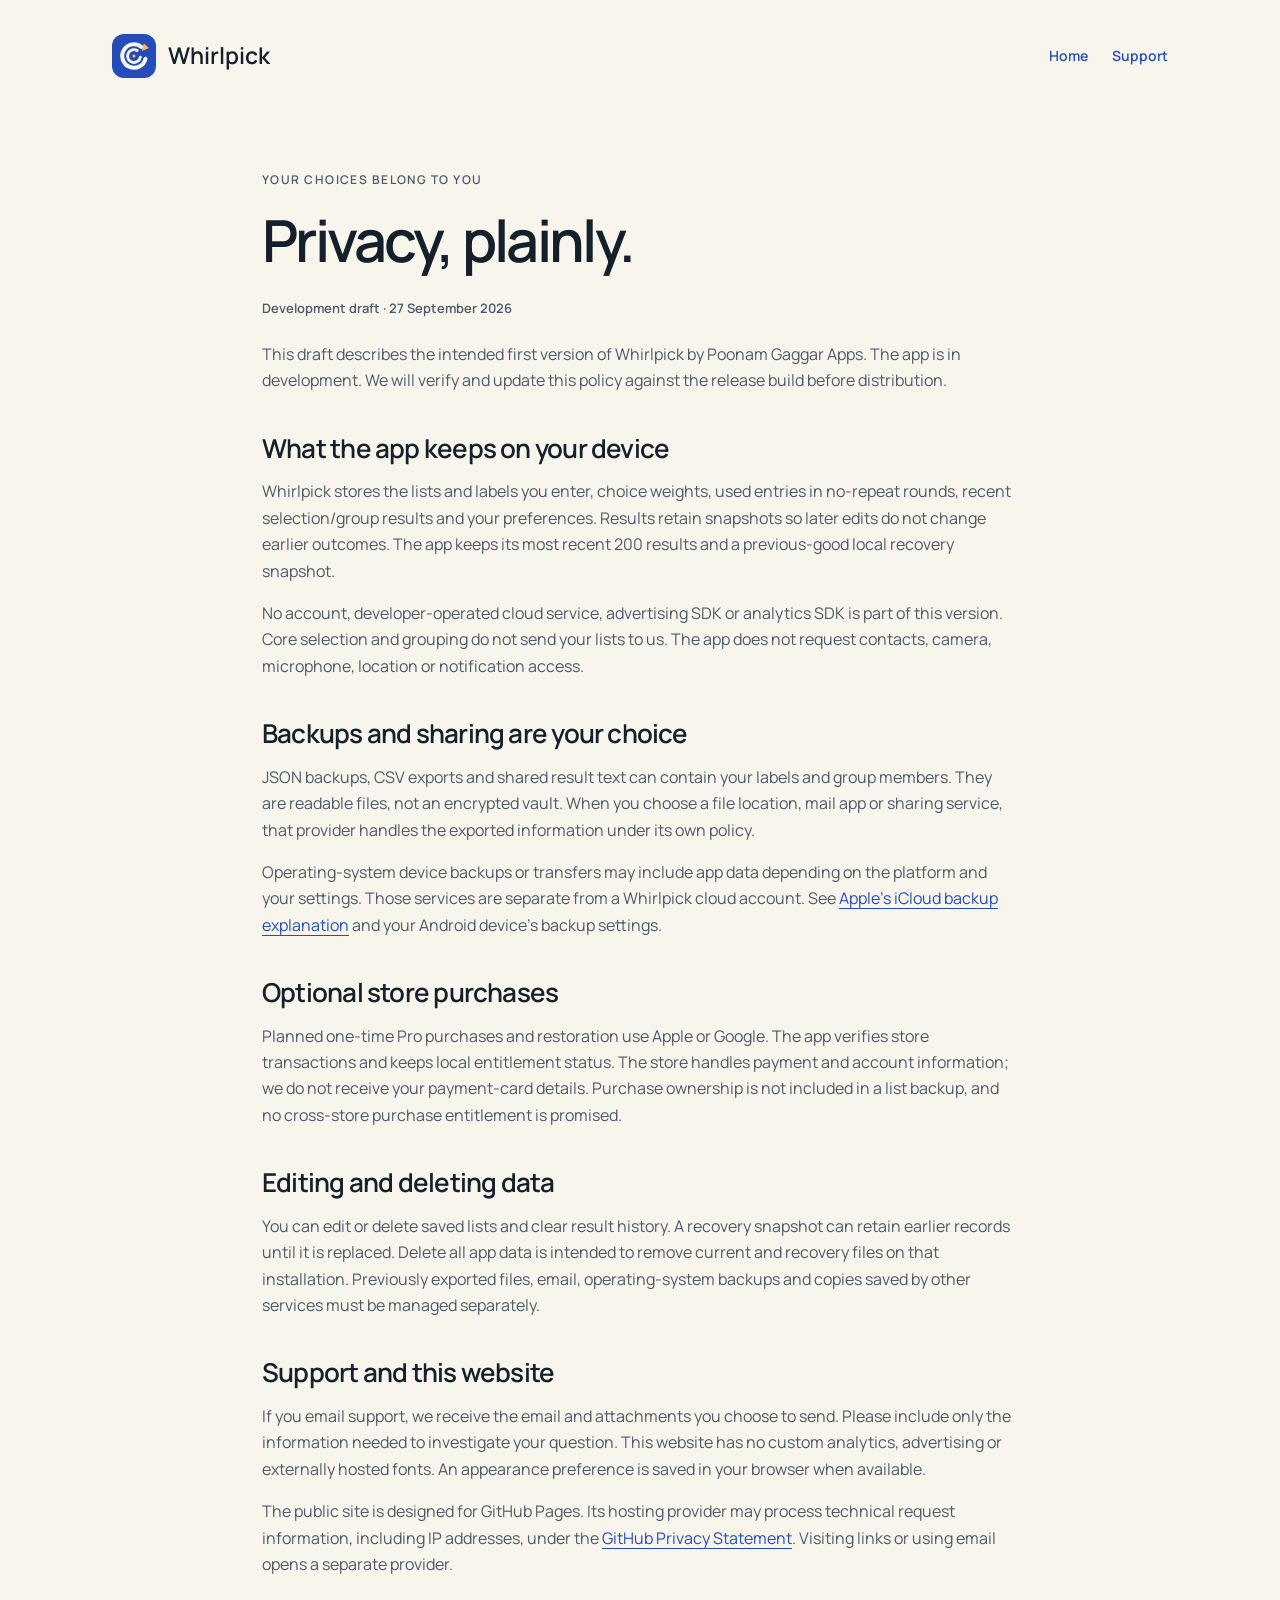
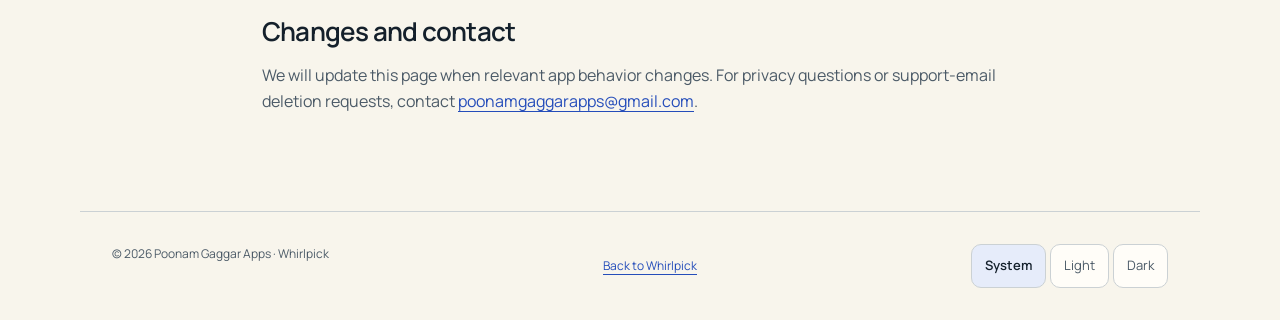
==== privacy.html @ 6486c42d "Prepare Whirlpick development site and signing metadata" ====
<!doctype html>
<html lang="en">
<head><meta charset="utf-8"><meta name="viewport" content="width=device-width,initial-scale=1">
<meta name="color-scheme" content="light dark"><title>Privacy · Whirlpick</title>
<link rel="icon" href="assets/app-icon.svg" type="image/svg+xml"><link rel="stylesheet" href="style.css"><script src="appearance.js" defer></script></head>
<body><a class="skip" href="#main">Skip to content</a>
<header class="shell"><a class="brand" href="index.html"><img src="assets/app-icon.svg" alt="" width="44" height="44">Whirlpick</a>
<nav aria-label="Main navigation"><a href="index.html">Home</a><a href="mailto:poonamgaggarapps@gmail.com">Support</a></nav></header>
<main id="main" class="shell policy"><p class="eyebrow">Your choices belong to you</p><h1>Privacy, plainly.</h1>
<p class="status">Development draft · 27 September 2026</p>
<p>This draft describes the intended first version of Whirlpick by Poonam Gaggar Apps. The app is in development. We will verify and update this policy against the release build before distribution.</p>
<h2>What the app keeps on your device</h2>
<p>Whirlpick stores the lists and labels you enter, choice weights, used entries in no-repeat rounds, recent selection/group results and your preferences. Results retain snapshots so later edits do not change earlier outcomes. The app keeps its most recent 200 results and a previous-good local recovery snapshot.</p>
<p>No account, developer-operated cloud service, advertising SDK or analytics SDK is part of this version. Core selection and grouping do not send your lists to us. The app does not request contacts, camera, microphone, location or notification access.</p>
<h2>Backups and sharing are your choice</h2>
<p>JSON backups, CSV exports and shared result text can contain your labels and group members. They are readable files, not an encrypted vault. When you choose a file location, mail app or sharing service, that provider handles the exported information under its own policy.</p>
<p>Operating-system device backups or transfers may include app data depending on the platform and your settings. Those services are separate from a Whirlpick cloud account. See <a href="https://support.apple.com/en-us/108770">Apple's iCloud backup explanation</a> and your Android device's backup settings.</p>
<h2>Optional store purchases</h2>
<p>Planned one-time Pro purchases and restoration use Apple or Google. The app verifies store transactions and keeps local entitlement status. The store handles payment and account information; we do not receive your payment-card details. Purchase ownership is not included in a list backup, and no cross-store purchase entitlement is promised.</p>
<h2>Editing and deleting data</h2>
<p>You can edit or delete saved lists and clear result history. A recovery snapshot can retain earlier records until it is replaced. Delete all app data is intended to remove current and recovery files on that installation. Previously exported files, email, operating-system backups and copies saved by other services must be managed separately.</p>
<h2>Support and this website</h2>
<p>If you email support, we receive the email and attachments you choose to send. Please include only the information needed to investigate your question. This website has no custom analytics, advertising or externally hosted fonts. An appearance preference is saved in your browser when available.</p>
<p>The public site is designed for GitHub Pages. Its hosting provider may process technical request information, including IP addresses, under the <a href="https://docs.github.com/en/site-policy/privacy-policies/github-general-privacy-statement">GitHub Privacy Statement</a>. Visiting links or using email opens a separate provider.</p>
<h2>Changes and contact</h2>
<p>We will update this page when relevant app behavior changes. For privacy questions or support-email deletion requests, contact <a href="mailto:poonamgaggarapps@gmail.com">poonamgaggarapps@gmail.com</a>.</p>
</main>
<footer class="shell"><span>© 2026 Poonam Gaggar Apps · Whirlpick</span><a href="index.html">Back to Whirlpick</a>
<div class="appearance" role="group" aria-label="Website appearance"><button data-mode="system" aria-pressed="true">System</button><button data-mode="light" aria-pressed="false">Light</button><button data-mode="dark" aria-pressed="false">Dark</button></div></footer>
</body></html>
---- style.css ----
@font-face{font-family:Manrope;src:url('assets/Manrope-Regular.ttf') format('truetype');font-weight:400;font-display:swap}
@font-face{font-family:Manrope;src:url('assets/Manrope-SemiBold.ttf') format('truetype');font-weight:600;font-display:swap}
:root{color-scheme:light dark;--bg:#f8f5ec;--ink:#14202b;--muted:#4b5a67;--accent:#254dba;--surface:#fffdf8;--line:#cbd1d4;--soft:#e6ecfa;--on:#fffdf8;font-family:Manrope,system-ui,sans-serif}
*{box-sizing:border-box}html{scroll-behavior:smooth;scroll-padding-top:24px}body{margin:0;background:var(--bg);color:var(--ink);font-size:16px;line-height:1.65}
a{color:var(--accent);text-underline-offset:4px;overflow-wrap:anywhere}a:hover{text-decoration-thickness:2px}a:focus-visible,summary:focus-visible{outline:3px solid var(--accent);outline-offset:5px;border-radius:6px}
.shell{max-width:1120px;margin:auto;padding-left:32px;padding-right:32px}.skip{position:absolute;left:16px;top:-100px;z-index:10;background:var(--surface);padding:12px}.skip:focus{top:10px}
header{display:flex;align-items:center;justify-content:space-between;gap:24px;min-height:112px}header a,footer a{display:inline-flex;align-items:center;min-height:44px}
.brand{font-weight:600;font-size:23px;gap:12px;color:var(--ink);text-decoration:none}.brand img{border-radius:12px}nav{display:flex;gap:24px}nav a{text-decoration:none;font-size:14px;font-weight:600}
.hero{display:grid;grid-template-columns:1.15fr .85fr;gap:56px;align-items:center;padding:74px 0 88px}.eyebrow{text-transform:uppercase;font-size:12px;letter-spacing:.12em;font-weight:600;color:var(--muted);margin:0 0 18px}
h1,h2,h3{font-weight:600;line-height:1.1;letter-spacing:-.045em}h1{font-size:clamp(40px,5.2vw,67px);margin:0 0 26px}h2{font-size:clamp(30px,3.6vw,43px);margin:0 0 20px}h3{font-size:22px;letter-spacing:-.025em;margin:16px 0 10px}
.intro{font-size:20px;line-height:1.6;color:var(--muted);max-width:560px}.status{font-size:13px;font-weight:600;color:var(--muted);margin:22px 0}.status span{color:var(--accent);font-size:20px;vertical-align:middle;margin-right:8px}
.button{display:inline-flex;min-height:52px;align-items:center;justify-content:space-between;gap:28px;padding:12px 22px;border-radius:16px;background:var(--accent);color:var(--on);text-decoration:none;font-weight:600}.button span{font-size:22px}
.art{padding:24px;background:var(--soft);border-radius:38px;transform:rotate(3deg)}.art img{display:block;width:100%;height:auto;border-radius:26px}.art p{font-size:13px;text-align:center;color:var(--ink);margin:22px 0 2px;font-weight:600}
.section{padding:66px 0;border-top:1px solid var(--line)}.section-intro{max-width:590px;color:var(--muted)}.features{display:grid;grid-template-columns:repeat(3,1fr);gap:38px 32px;margin-top:44px}.features p{color:var(--muted);margin:0}.number{font-weight:600;color:var(--accent);font-variant-numeric:tabular-nums}
.support{display:grid;grid-template-columns:1fr 1fr;gap:72px}.support p{color:var(--muted)}.questions details{padding:18px 0;border-bottom:1px solid var(--line)}summary{cursor:pointer;min-height:44px;font-weight:600;align-content:center}details p{font-size:15px;margin:10px 0 0}
footer{padding-top:32px;padding-bottom:32px;border-top:1px solid var(--line);display:flex;flex-wrap:wrap;justify-content:space-between;gap:24px;color:var(--muted);font-size:12px}footer div{display:flex;gap:20px;flex-wrap:wrap}
.policy{max-width:820px;padding-top:58px;padding-bottom:80px}.policy h1{font-size:clamp(38px,5vw,58px)}.policy h2{font-size:26px;margin:40px 0 15px;letter-spacing:-.03em}.policy p{color:var(--muted)}
@media(prefers-color-scheme:dark){:root{--bg:#14202b;--ink:#f7f7f1;--muted:#bac8d5;--accent:#b3c7ff;--surface:#1d2d3a;--line:#405463;--soft:#223546;--on:#122b68}.art img{box-shadow:0 0 0 1px #49618f}}
:root[data-appearance="light"]{color-scheme:light;--bg:#f8f5ec;--ink:#14202b;--muted:#4b5a67;--accent:#254dba;--surface:#fffdf8;--line:#cbd1d4;--soft:#e6ecfa;--on:#fffdf8}
:root[data-appearance="dark"]{color-scheme:dark;--bg:#14202b;--ink:#f7f7f1;--muted:#bac8d5;--accent:#b3c7ff;--surface:#1d2d3a;--line:#405463;--soft:#223546;--on:#122b68}
footer .appearance{gap:4px}.appearance button{font:inherit;font-size:13px;min-height:44px;padding:8px 13px;border:1px solid var(--line);border-radius:10px;background:var(--surface);color:var(--muted);cursor:pointer}.appearance button[aria-pressed="true"]{background:var(--soft);color:var(--ink);font-weight:600}.appearance button:focus-visible{outline:3px solid var(--accent);outline-offset:3px}
@media(max-width:760px){.shell{padding-left:24px;padding-right:24px}header{min-height:96px;flex-wrap:wrap;gap:6px;padding-top:18px;padding-bottom:18px}nav{gap:20px}.hero{grid-template-columns:1fr;gap:36px;padding:48px 0 58px}.art{max-width:340px;justify-self:center;transform:none}.features{grid-template-columns:1fr 1fr;gap:32px 24px}.support{grid-template-columns:1fr;gap:20px}.section{padding:48px 0}footer{flex-direction:column;gap:8px}}
@media(max-width:420px){.shell{padding-left:20px;padding-right:20px}.brand{font-size:20px}nav{gap:16px}h1{font-size:40px}.intro{font-size:18px}.features{grid-template-columns:1fr}.hero{padding-top:36px}.art{padding:18px;border-radius:28px}footer div{gap:16px}}
@media(prefers-reduced-motion:reduce){html{scroll-behavior:auto}.art{transform:none}}
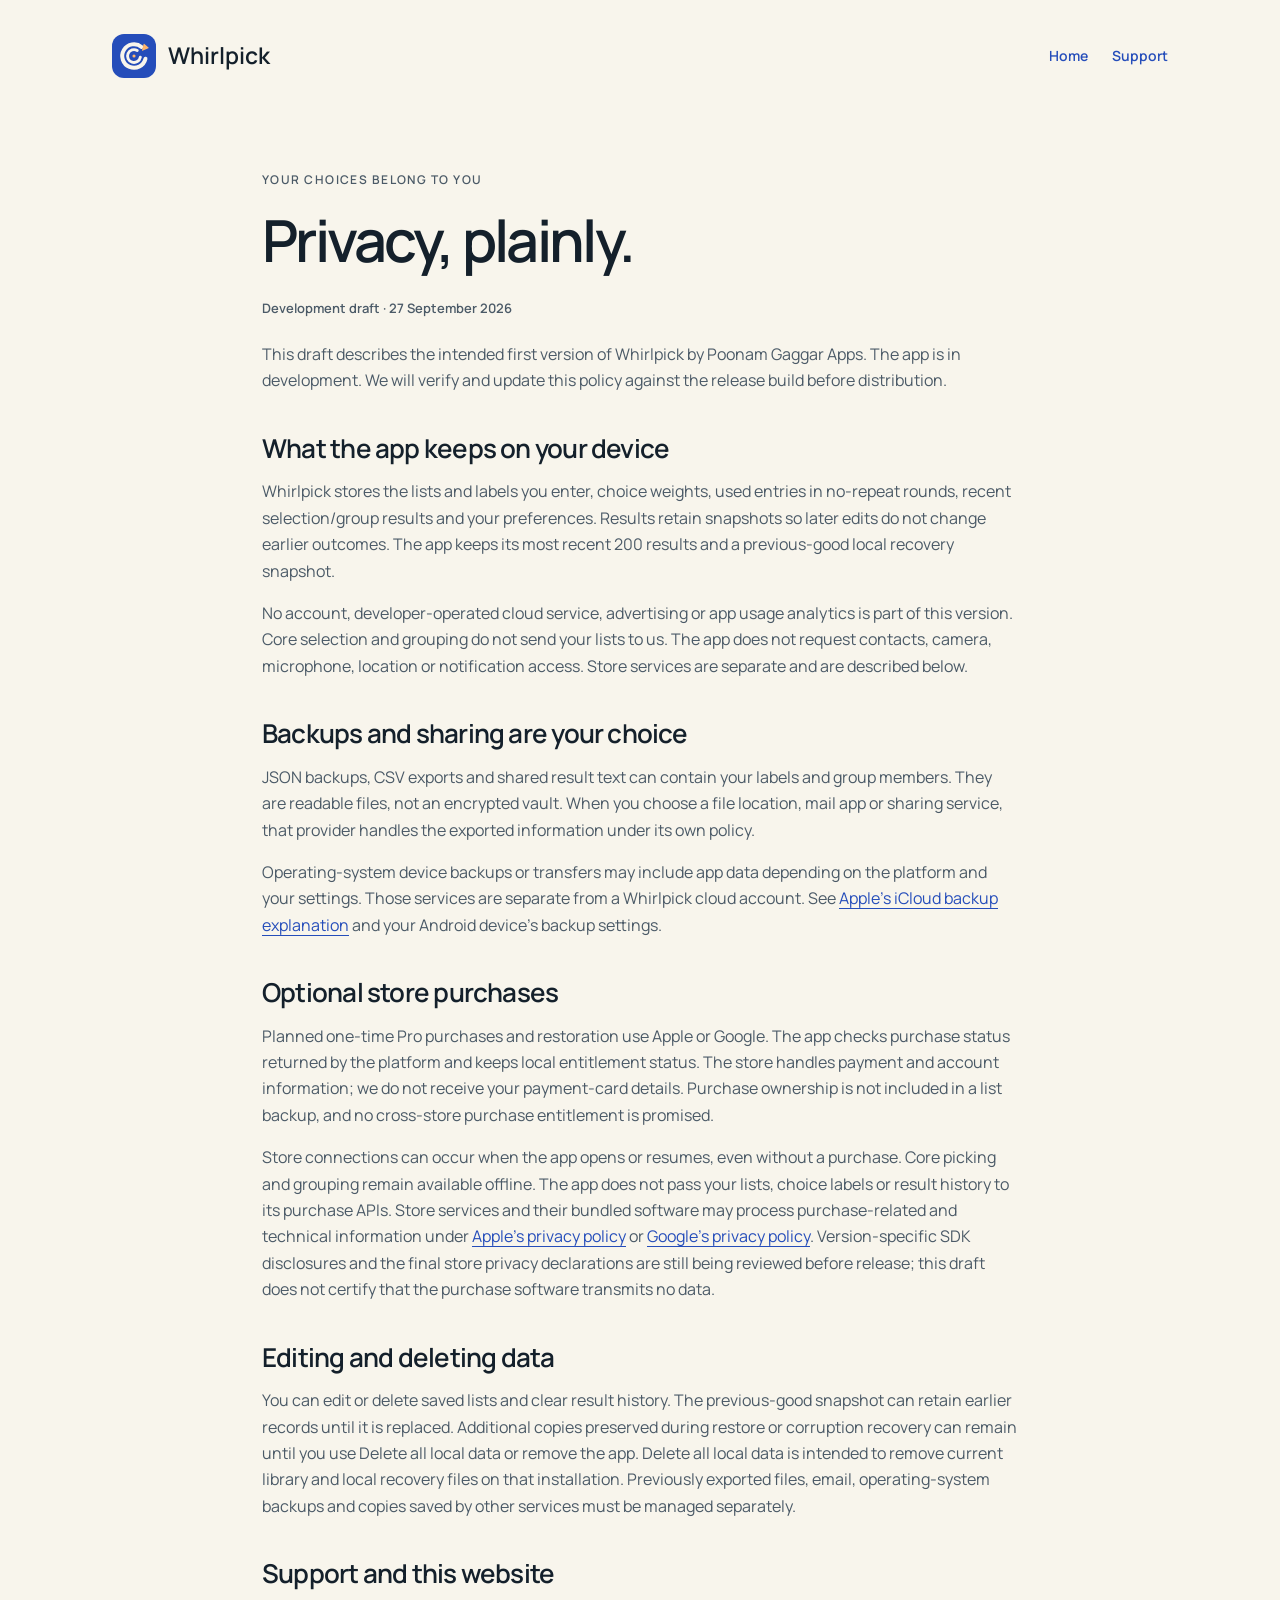
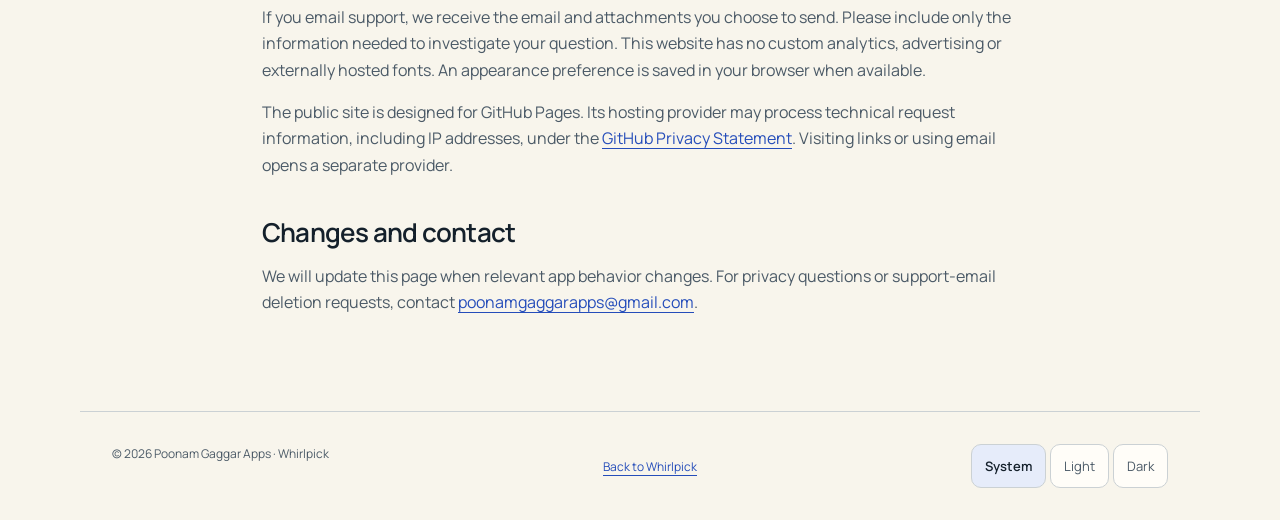
==== commit 51616452: "Clarify store connections and recovery retention in privacy draft" ====
--- a/privacy.html
+++ b/privacy.html
@@ -11,14 +11,15 @@
 <p>This draft describes the intended first version of Whirlpick by Poonam Gaggar Apps. The app is in development. We will verify and update this policy against the release build before distribution.</p>
 <h2>What the app keeps on your device</h2>
 <p>Whirlpick stores the lists and labels you enter, choice weights, used entries in no-repeat rounds, recent selection/group results and your preferences. Results retain snapshots so later edits do not change earlier outcomes. The app keeps its most recent 200 results and a previous-good local recovery snapshot.</p>
-<p>No account, developer-operated cloud service, advertising SDK or analytics SDK is part of this version. Core selection and grouping do not send your lists to us. The app does not request contacts, camera, microphone, location or notification access.</p>
+<p>No account, developer-operated cloud service, advertising or app usage analytics is part of this version. Core selection and grouping do not send your lists to us. The app does not request contacts, camera, microphone, location or notification access. Store services are separate and are described below.</p>
 <h2>Backups and sharing are your choice</h2>
 <p>JSON backups, CSV exports and shared result text can contain your labels and group members. They are readable files, not an encrypted vault. When you choose a file location, mail app or sharing service, that provider handles the exported information under its own policy.</p>
 <p>Operating-system device backups or transfers may include app data depending on the platform and your settings. Those services are separate from a Whirlpick cloud account. See <a href="https://support.apple.com/en-us/108770">Apple's iCloud backup explanation</a> and your Android device's backup settings.</p>
 <h2>Optional store purchases</h2>
-<p>Planned one-time Pro purchases and restoration use Apple or Google. The app verifies store transactions and keeps local entitlement status. The store handles payment and account information; we do not receive your payment-card details. Purchase ownership is not included in a list backup, and no cross-store purchase entitlement is promised.</p>
+<p>Planned one-time Pro purchases and restoration use Apple or Google. The app checks purchase status returned by the platform and keeps local entitlement status. The store handles payment and account information; we do not receive your payment-card details. Purchase ownership is not included in a list backup, and no cross-store purchase entitlement is promised.</p>
+<p>Store connections can occur when the app opens or resumes, even without a purchase. Core picking and grouping remain available offline. The app does not pass your lists, choice labels or result history to its purchase APIs. Store services and their bundled software may process purchase-related and technical information under <a href="https://www.apple.com/legal/privacy/">Apple's privacy policy</a> or <a href="https://policies.google.com/privacy">Google's privacy policy</a>. Version-specific SDK disclosures and the final store privacy declarations are still being reviewed before release; this draft does not certify that the purchase software transmits no data.</p>
 <h2>Editing and deleting data</h2>
-<p>You can edit or delete saved lists and clear result history. A recovery snapshot can retain earlier records until it is replaced. Delete all app data is intended to remove current and recovery files on that installation. Previously exported files, email, operating-system backups and copies saved by other services must be managed separately.</p>
+<p>You can edit or delete saved lists and clear result history. The previous-good snapshot can retain earlier records until it is replaced. Additional copies preserved during restore or corruption recovery can remain until you use Delete all local data or remove the app. Delete all local data is intended to remove current library and local recovery files on that installation. Previously exported files, email, operating-system backups and copies saved by other services must be managed separately.</p>
 <h2>Support and this website</h2>
 <p>If you email support, we receive the email and attachments you choose to send. Please include only the information needed to investigate your question. This website has no custom analytics, advertising or externally hosted fonts. An appearance preference is saved in your browser when available.</p>
 <p>The public site is designed for GitHub Pages. Its hosting provider may process technical request information, including IP addresses, under the <a href="https://docs.github.com/en/site-policy/privacy-policies/github-general-privacy-statement">GitHub Privacy Statement</a>. Visiting links or using email opens a separate provider.</p>
